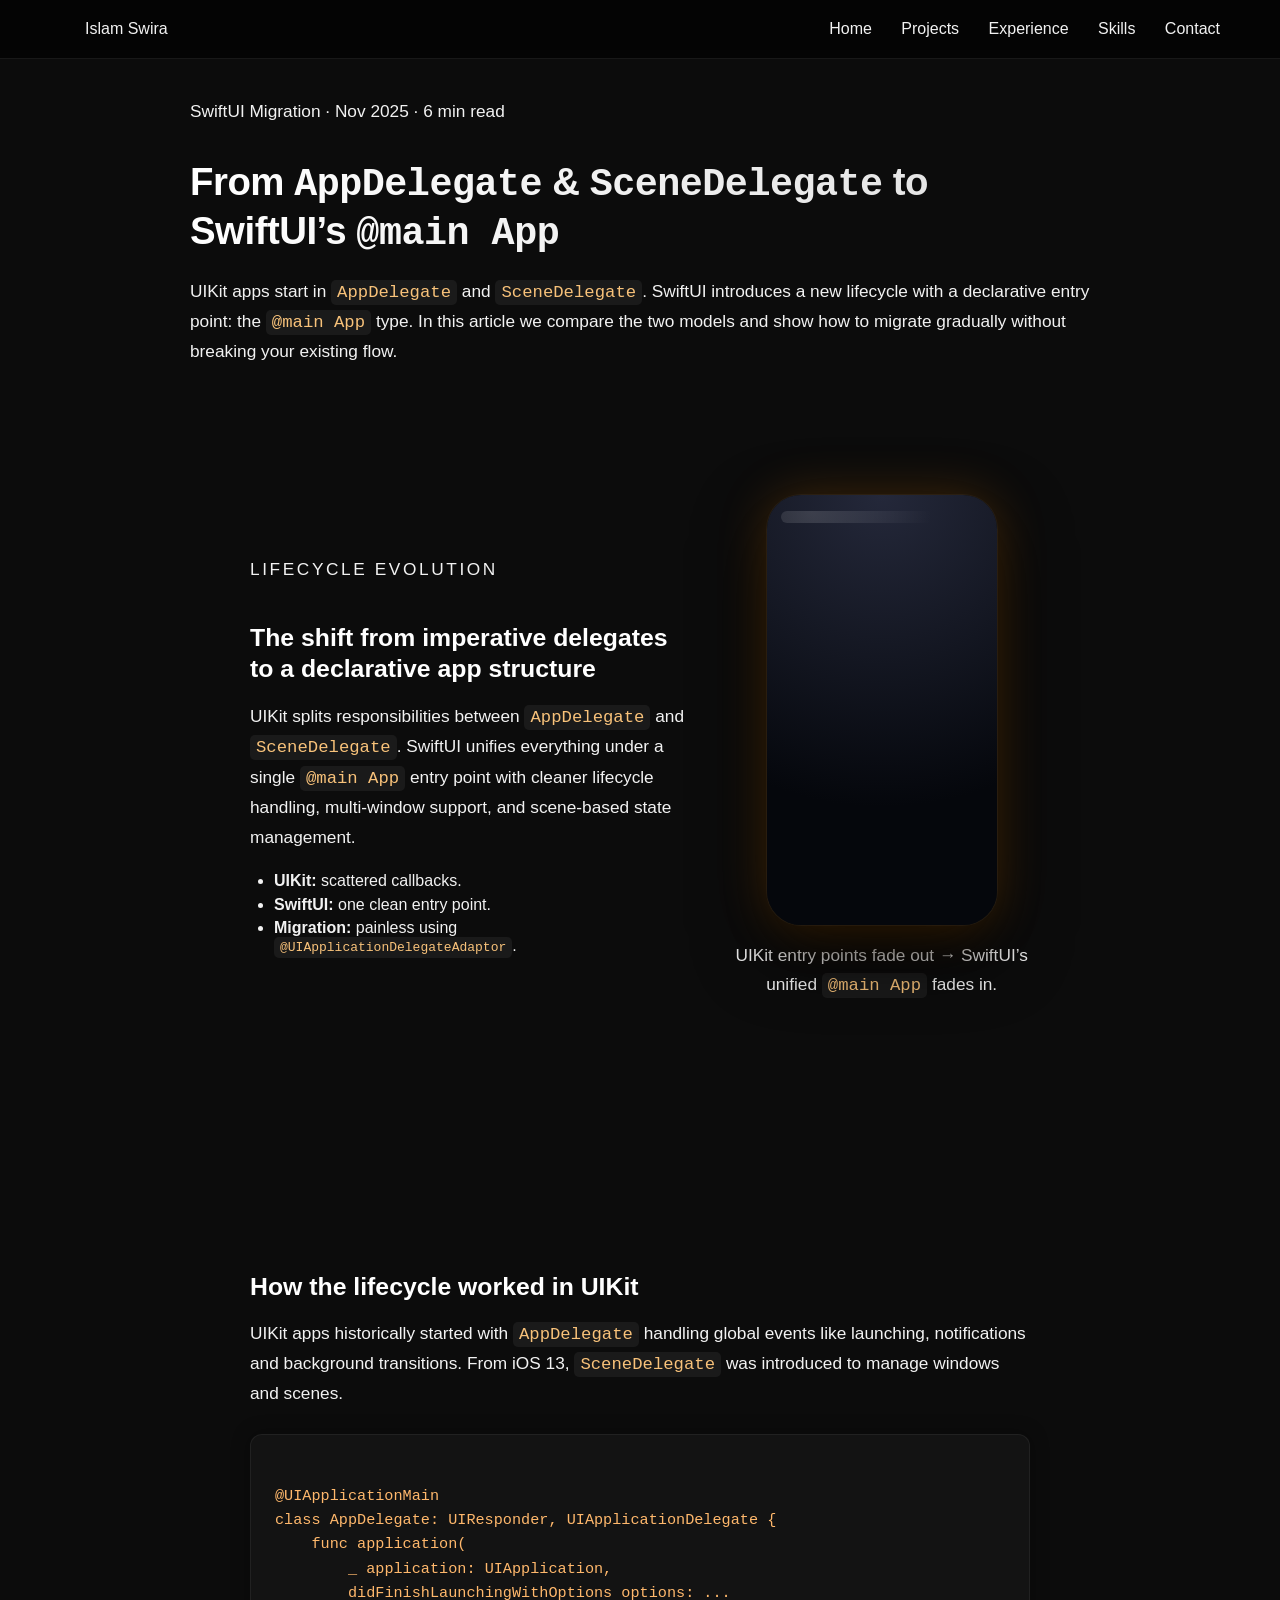
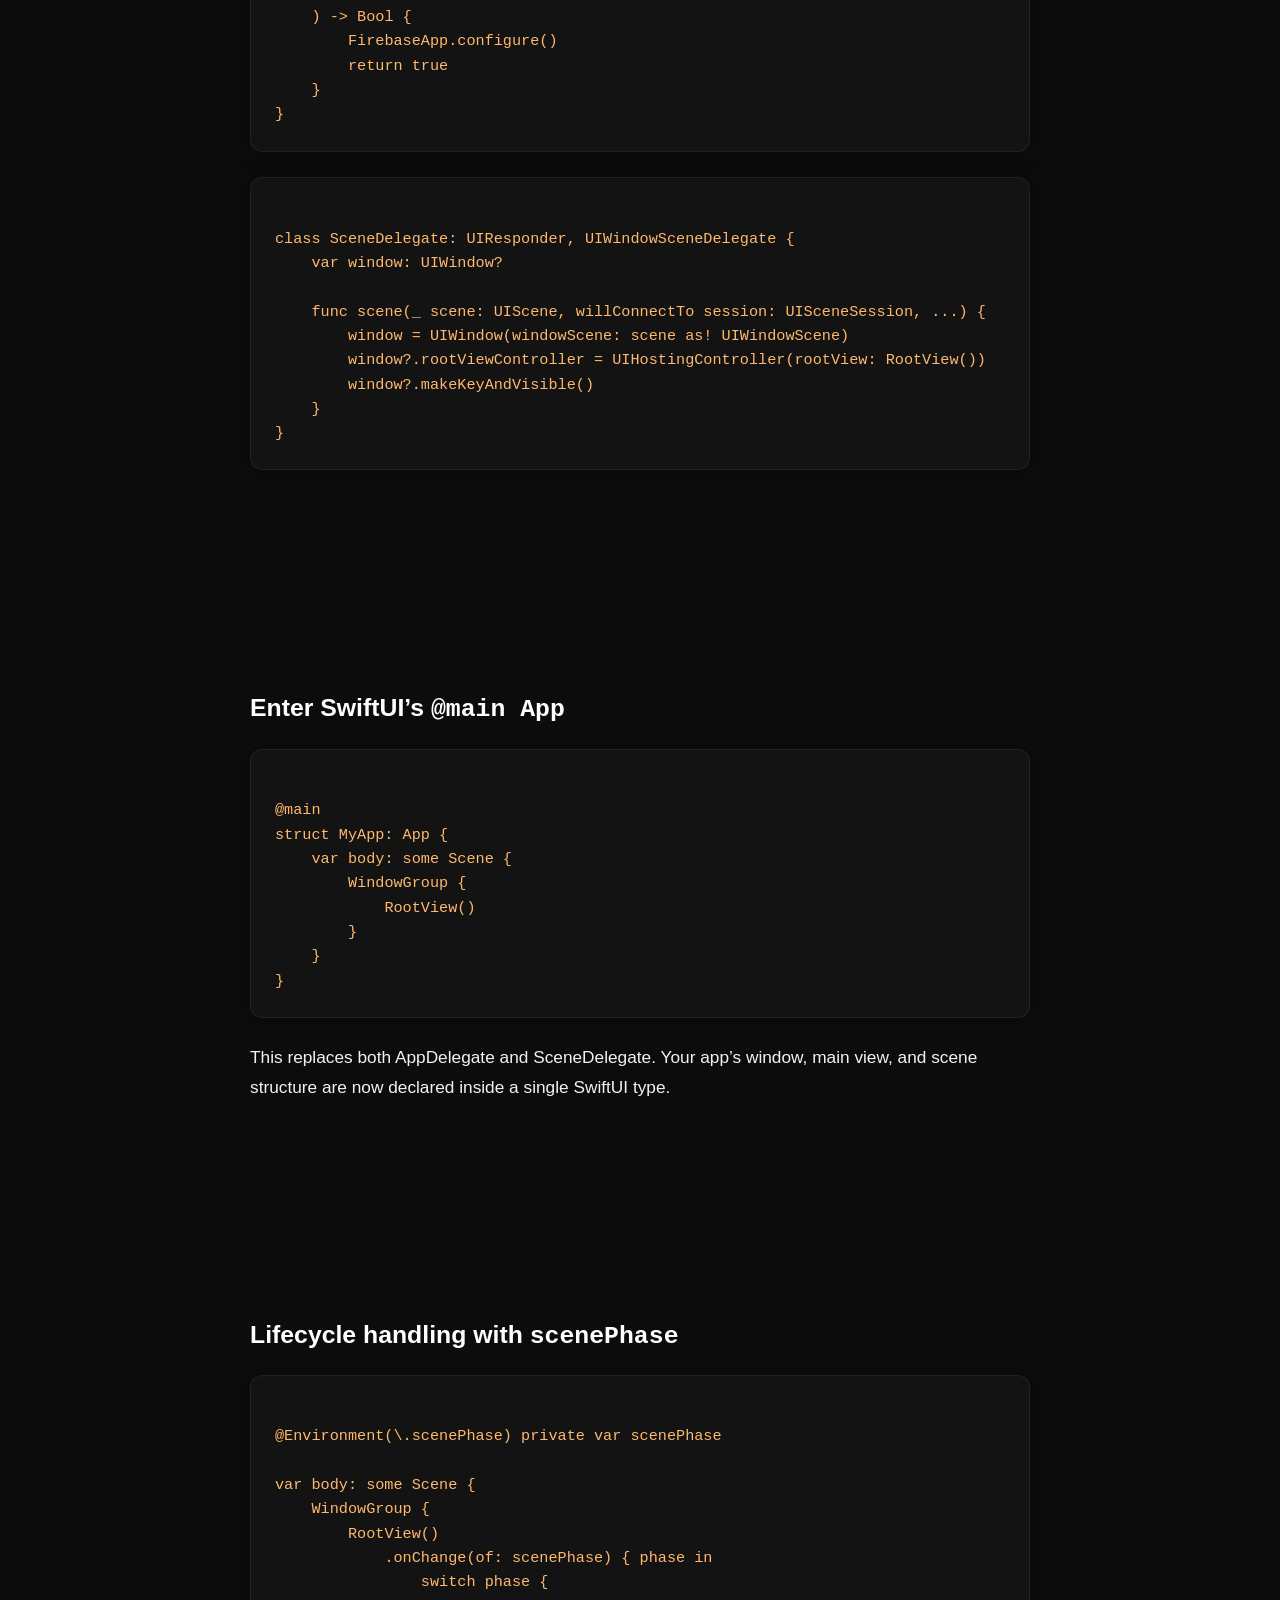
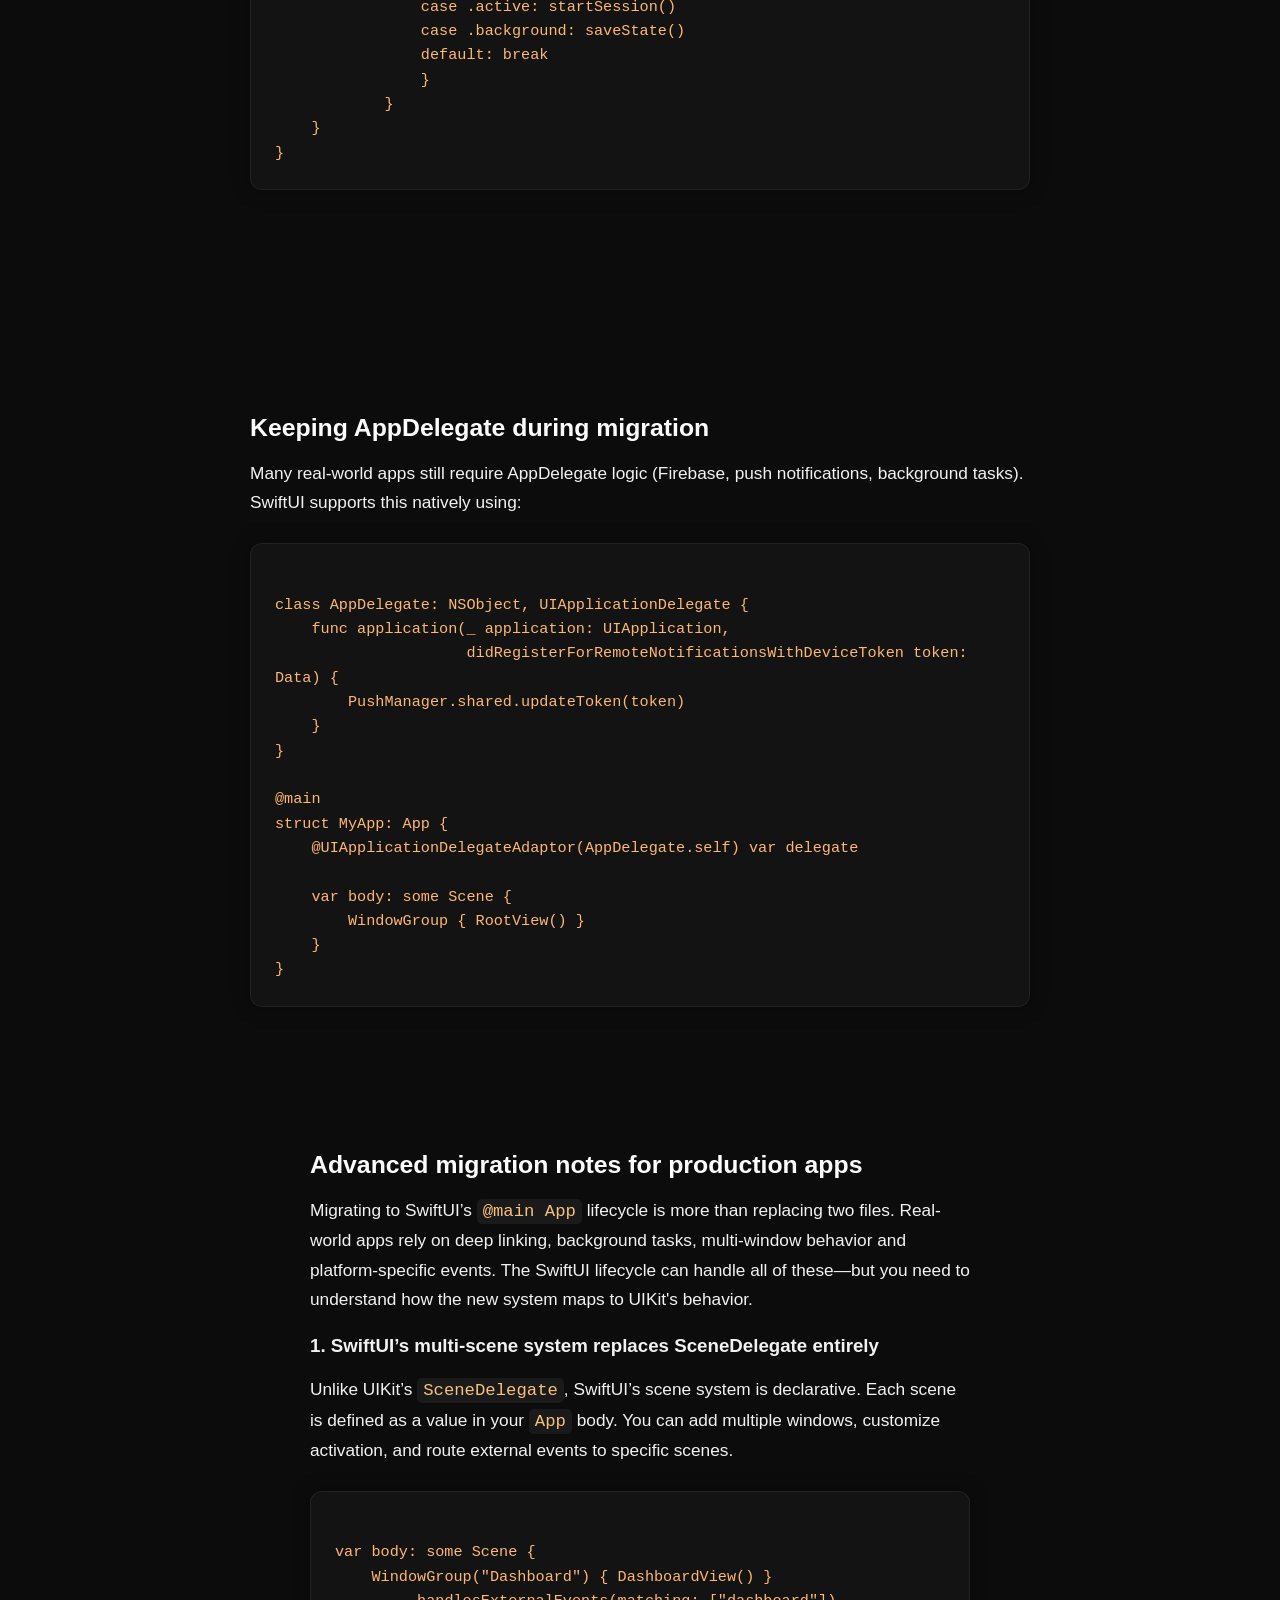
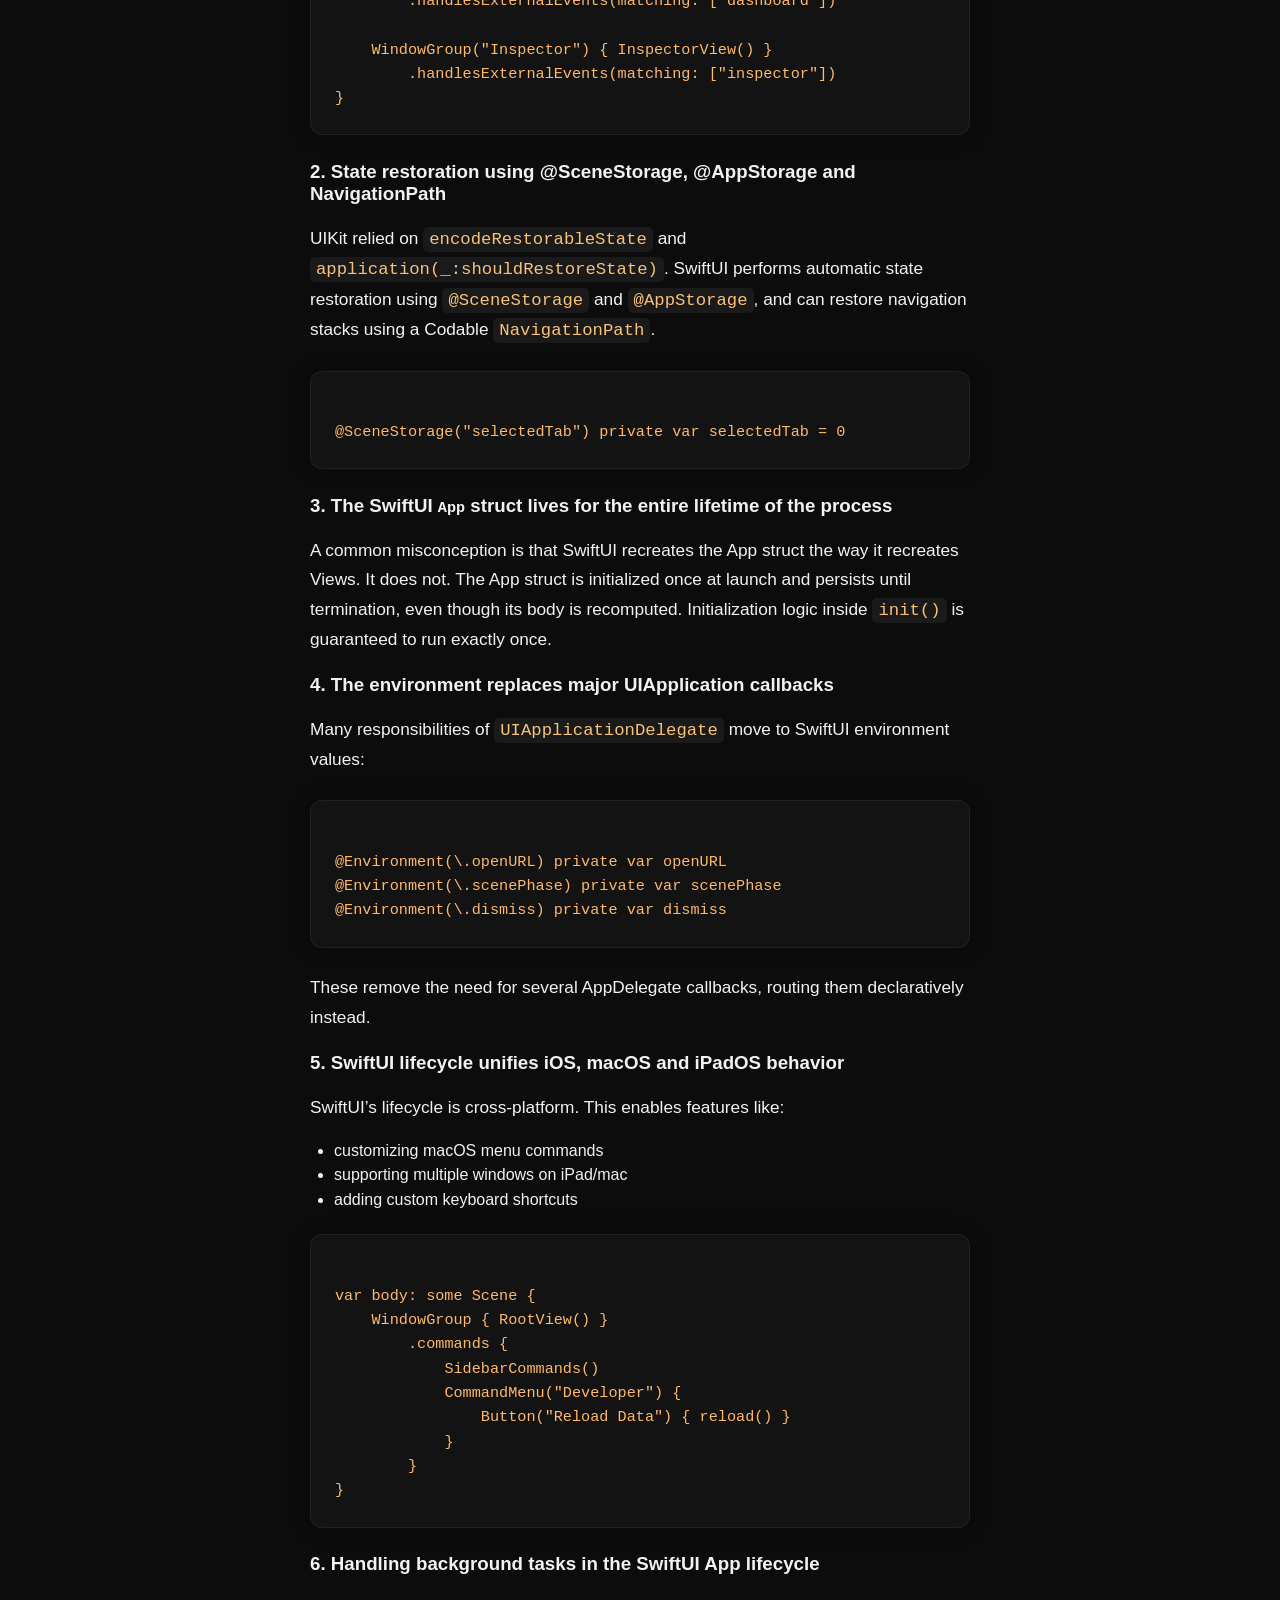
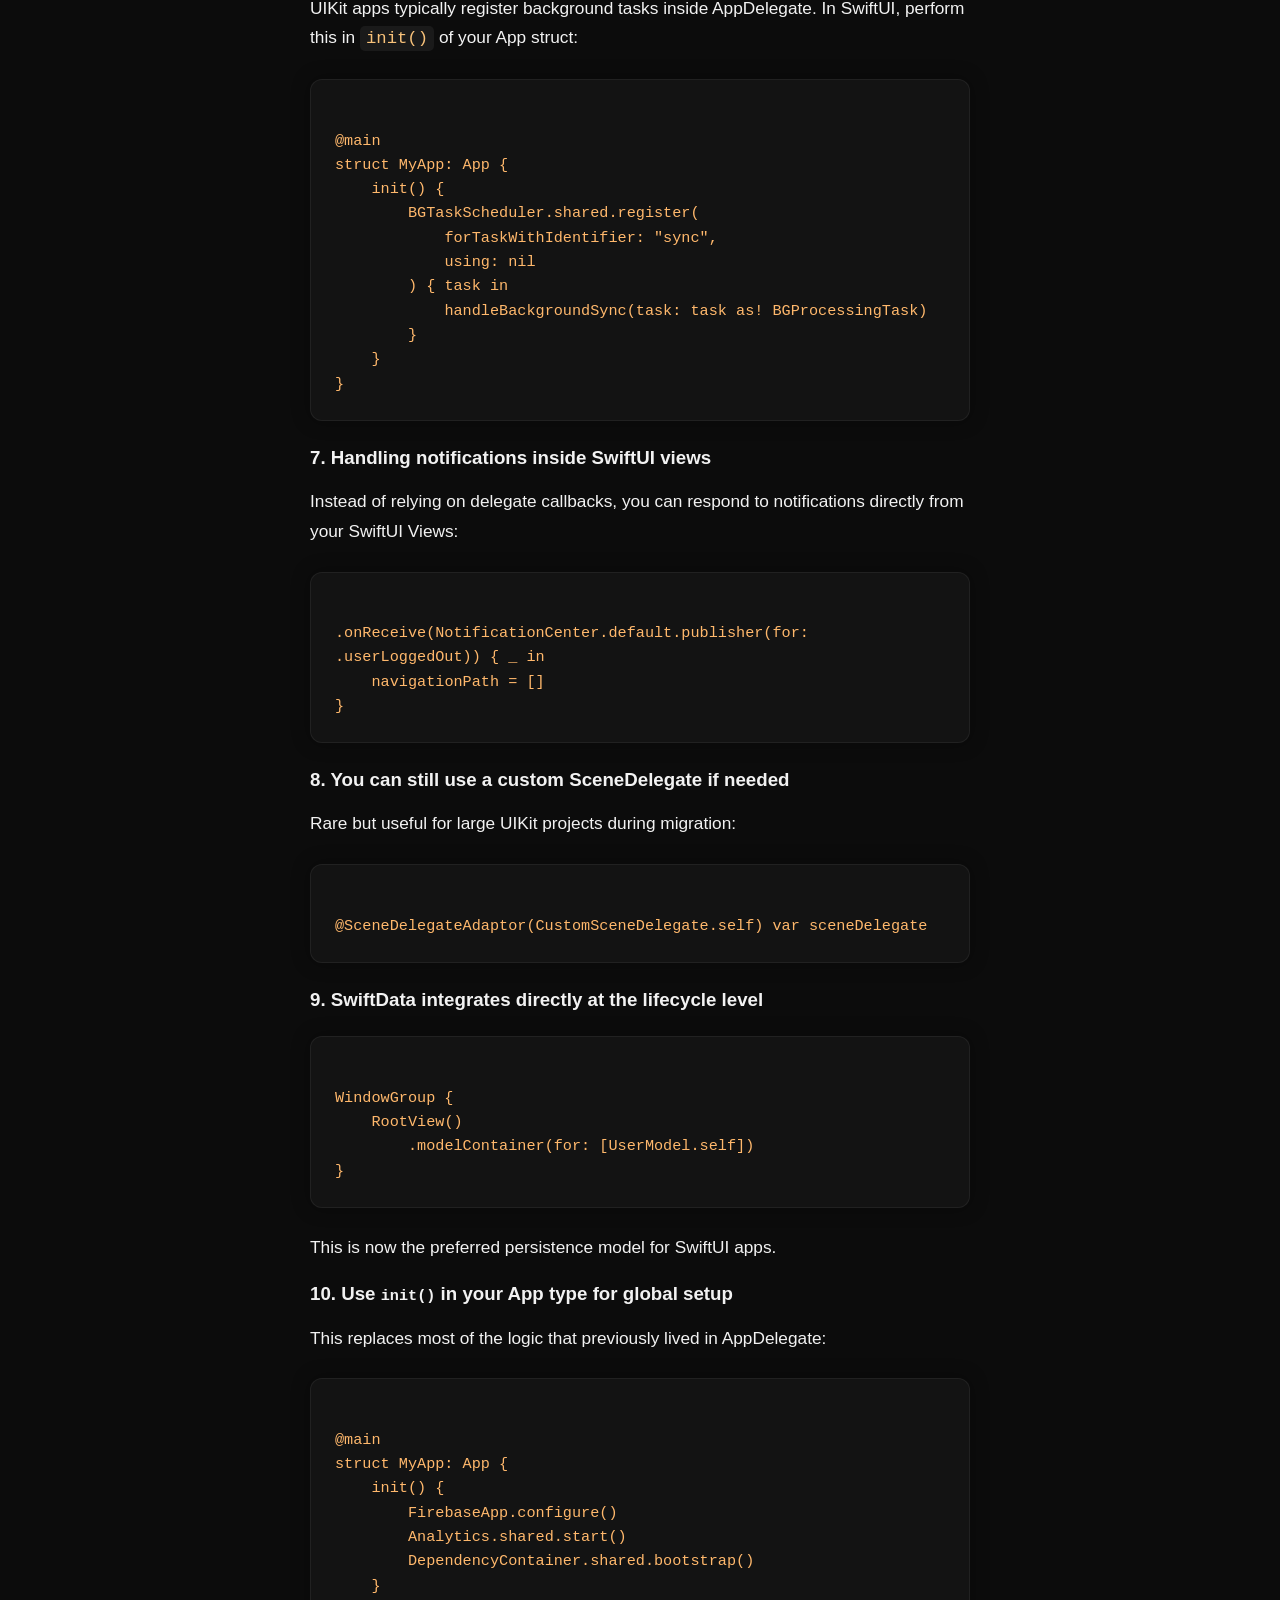
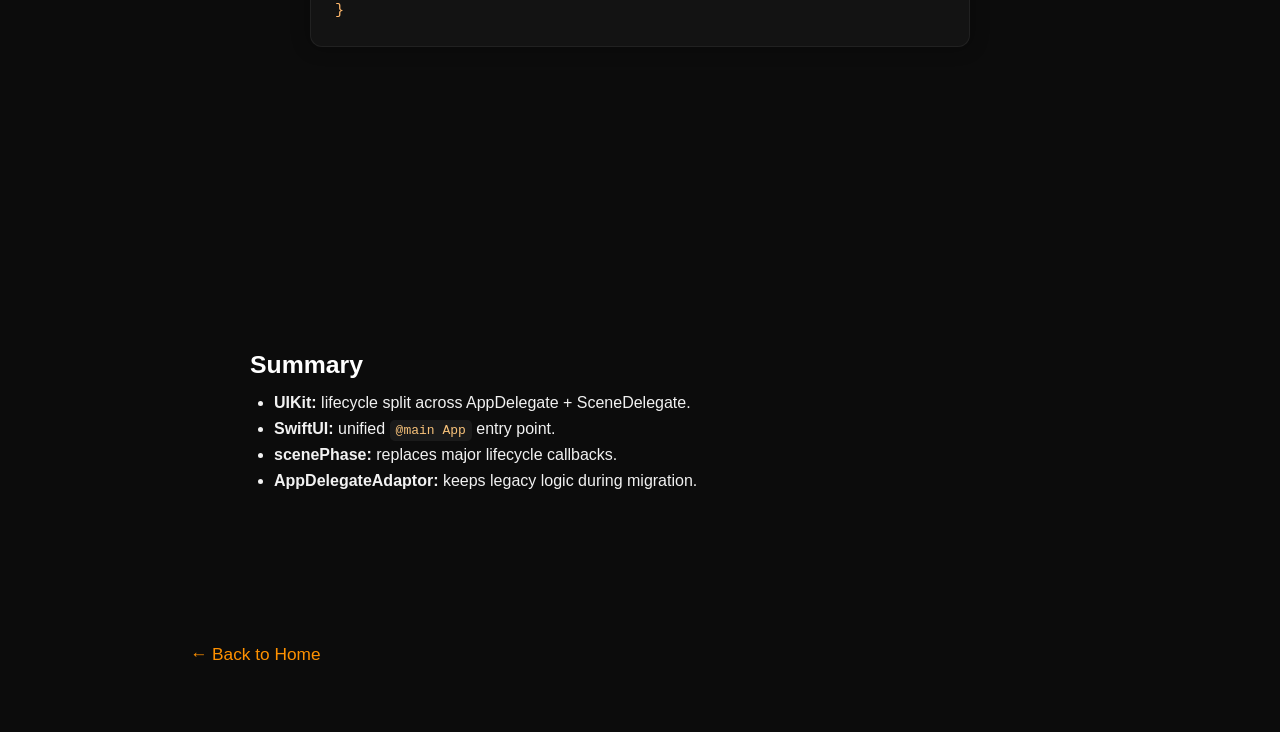
==== blog/app_lifecycle_migration.html @ 4bbc7f84 "add portfolio files" ====
<!DOCTYPE html>
<html lang="en">

<head>
    <meta charset="UTF-8" />
    <title>From AppDelegate & SceneDelegate to SwiftUI @main App – Lifecycle Migration</title>
    <meta name="viewport" content="width=device-width, initial-scale=1.0" />

    <!-- Base portfolio styles -->
    <link rel="stylesheet" href="../css/base.css" />
    <link rel="stylesheet" href="../css/layout.css" />

    <!-- Unified blog article style -->
    <link rel="stylesheet" href="../css/redacted_modifier.css" />

    <!-- Article-specific animation -->
    <link rel="stylesheet" href="../css/app_lifecycle_migration.css" />
</head>

<body>

    <header class="navbar">
        <div class="logo">
            <a href="../index.html" style="color:inherit;text-decoration:none;">Islam Swira</a>
        </div>
        <nav>
            <a href="../index.html">Home</a>
            <a href="../projects.html">Projects</a>
            <a href="../experience.html">Experience</a>
            <a href="../skills.html">Skills</a>
            <a href="../contact.html">Contact</a>
        </nav>
    </header>

    <main class="blog-article-wrapper">
        <article class="blog-article">

            <p class="article-meta">SwiftUI Migration · Nov 2025 · 6 min read</p>

            <h1 class="article-title">
                From <code>AppDelegate</code> & <code>SceneDelegate</code> to SwiftUI’s <code>@main App</code>
            </h1>

            <p class="article-intro">
                UIKit apps start in <code>AppDelegate</code> and <code>SceneDelegate</code>.
                SwiftUI introduces a new lifecycle with a declarative entry point:
                the <code>@main App</code> type. In this article we compare the two models and show
                how to migrate gradually without breaking your existing flow.
            </p>

            <!-- 🔥 HERO MOCKUP (Animated) -->
            <section class="lifecycle-hero">
                <div class="lifecycle-layout">

                    <!-- LEFT TEXT -->
                    <div class="lifecycle-text">
                        <p class="lifecycle-kicker">Lifecycle Evolution</p>

                        <h2 class="lifecycle-heading">
                            The shift from imperative delegates to a declarative app structure
                        </h2>

                        <p class="lifecycle-body">
                            UIKit splits responsibilities between <code>AppDelegate</code> and
                            <code>SceneDelegate</code>. SwiftUI unifies everything under a single
                            <code>@main App</code> entry point with cleaner lifecycle handling,
                            multi-window support, and scene-based state management.
                        </p>

                        <ul class="lifecycle-points">
                            <li><strong>UIKit:</strong> scattered callbacks.</li>
                            <li><strong>SwiftUI:</strong> one clean entry point.</li>
                            <li><strong>Migration:</strong> painless using <code>@UIApplicationDelegateAdaptor</code>.
                            </li>
                        </ul>
                    </div>

                    <!-- RIGHT MOCKUP (Animated) -->
                    <div class="lifecycle-visual">
                        <div class="lifecycle-phone">

                            <!-- Status bar -->
                            <div class="lifecycle-statusbar"></div>

                            <!-- AppDelegate screen -->
                            <div class="lifecycle-screen lifecycle-screen--appdelegate">
                                <div class="lifecycle-pill lifecycle-pill--blue">AppDelegate</div>
                                <div class="lifecycle-line"></div>
                                <div class="lifecycle-line lifecycle-line--short"></div>
                            </div>

                            <!-- SceneDelegate screen -->
                            <div class="lifecycle-screen lifecycle-screen--scenedelegate">
                                <div class="lifecycle-pill lifecycle-pill--blue">SceneDelegate</div>
                                <div class="lifecycle-line"></div>
                                <div class="lifecycle-line lifecycle-line--short"></div>
                            </div>

                            <!-- SwiftUI @main App screen -->
                            <div class="lifecycle-screen lifecycle-screen--swiftui">
                                <div class="lifecycle-pill lifecycle-pill--orange">@main App</div>
                                <div class="lifecycle-line"></div>
                                <div class="lifecycle-line lifecycle-line--short"></div>
                                <div class="lifecycle-button">WindowGroup { RootView() }</div>
                            </div>
                        </div>

                        <p class="lifecycle-caption">
                            UIKit entry points fade out → SwiftUI’s unified <code>@main App</code> fades in.
                        </p>
                    </div>
                </div>
            </section>

            <!-- ---------- CONTENT SECTIONS ---------- -->

            <section>
                <h2>How the lifecycle worked in UIKit</h2>
                <p>
                    UIKit apps historically started with <code>AppDelegate</code> handling global
                    events like launching, notifications and background transitions. From iOS 13,
                    <code>SceneDelegate</code> was introduced to manage windows and scenes.
                </p>

                <pre><code class="language-swift">
@UIApplicationMain
class AppDelegate: UIResponder, UIApplicationDelegate {
    func application(
        _ application: UIApplication,
        didFinishLaunchingWithOptions options: ...
    ) -> Bool {
        FirebaseApp.configure()
        return true
    }
}
</code></pre>

                <pre><code class="language-swift">
class SceneDelegate: UIResponder, UIWindowSceneDelegate {
    var window: UIWindow?

    func scene(_ scene: UIScene, willConnectTo session: UISceneSession, ...) {
        window = UIWindow(windowScene: scene as! UIWindowScene)
        window?.rootViewController = UIHostingController(rootView: RootView())
        window?.makeKeyAndVisible()
    }
}
</code></pre>

            </section>

            <section>
                <h2>Enter SwiftUI’s <code>@main App</code></h2>
                <pre><code class="language-swift">
@main
struct MyApp: App {
    var body: some Scene {
        WindowGroup {
            RootView()
        }
    }
}
</code></pre>

                <p>
                    This replaces both AppDelegate and SceneDelegate. Your app’s window, main view,
                    and scene structure are now declared inside a single SwiftUI type.
                </p>
            </section>

            <section>
                <h2>Lifecycle handling with <code>scenePhase</code></h2>

                <pre><code class="language-swift">
@Environment(\.scenePhase) private var scenePhase

var body: some Scene {
    WindowGroup {
        RootView()
            .onChange(of: scenePhase) { phase in
                switch phase {
                case .active: startSession()
                case .background: saveState()
                default: break
                }
            }
    }
}
</code></pre>

            </section>

            <section>
                <h2>Keeping AppDelegate during migration</h2>
                <p>
                    Many real-world apps still require AppDelegate logic (Firebase, push notifications,
                    background tasks). SwiftUI supports this natively using:
                </p>

                <pre><code class="language-swift">
class AppDelegate: NSObject, UIApplicationDelegate {
    func application(_ application: UIApplication,
                     didRegisterForRemoteNotificationsWithDeviceToken token: Data) {
        PushManager.shared.updateToken(token)
    }
}

@main
struct MyApp: App {
    @UIApplicationDelegateAdaptor(AppDelegate.self) var delegate

    var body: some Scene {
        WindowGroup { RootView() }
    }
}
</code></pre>
                <section>
                    <h2>Advanced migration notes for production apps</h2>
                    <p>
                        Migrating to SwiftUI’s <code>@main App</code> lifecycle is more than replacing two files.
                        Real-world apps rely on deep linking, background tasks, multi-window behavior and
                        platform-specific events.
                        The SwiftUI lifecycle can handle all of these—but you need to understand how the new system maps
                        to UIKit's behavior.
                    </p>

                    <!-- 1. SwiftUI multi-scene system -->
                    <h3>1. SwiftUI’s multi-scene system replaces SceneDelegate entirely</h3>
                    <p>
                        Unlike UIKit’s <code>SceneDelegate</code>, SwiftUI’s scene system is declarative.
                        Each scene is defined as a value in your <code>App</code> body.
                        You can add multiple windows, customize activation, and route external events to specific
                        scenes.
                    </p>
                    <pre><code class="language-swift">
var body: some Scene {
    WindowGroup("Dashboard") { DashboardView() }
        .handlesExternalEvents(matching: ["dashboard"])

    WindowGroup("Inspector") { InspectorView() }
        .handlesExternalEvents(matching: ["inspector"])
}
</code></pre>

                    <!-- 2. State restoration -->
                    <h3>2. State restoration using @SceneStorage, @AppStorage and NavigationPath</h3>
                    <p>
                        UIKit relied on <code>encodeRestorableState</code> and
                        <code>application(_:shouldRestoreState)</code>.
                        SwiftUI performs automatic state restoration using <code>@SceneStorage</code> and
                        <code>@AppStorage</code>,
                        and can restore navigation stacks using a Codable <code>NavigationPath</code>.
                    </p>
                    <pre><code class="language-swift">
@SceneStorage("selectedTab") private var selectedTab = 0
</code></pre>

                    <!-- 3. App lifetime -->
                    <h3>3. The SwiftUI <code>App</code> struct lives for the entire lifetime of the process</h3>
                    <p>
                        A common misconception is that SwiftUI recreates the App struct the way it recreates Views.
                        It does not. The App struct is initialized once at launch and persists until termination,
                        even though its body is recomputed.
                        Initialization logic inside <code>init()</code> is guaranteed to run exactly once.
                    </p>

                    <!-- 4. Environment replaces UIApplication globals -->
                    <h3>4. The environment replaces major UIApplication callbacks</h3>
                    <p>
                        Many responsibilities of <code>UIApplicationDelegate</code> move to SwiftUI environment values:
                    </p>
                    <pre><code class="language-swift">
@Environment(\.openURL) private var openURL
@Environment(\.scenePhase) private var scenePhase
@Environment(\.dismiss) private var dismiss
</code></pre>
                    <p>
                        These remove the need for several AppDelegate callbacks, routing them declaratively instead.
                    </p>

                    <!-- 5. macOS / multi-platform behavior -->
                    <h3>5. SwiftUI lifecycle unifies iOS, macOS and iPadOS behavior</h3>
                    <p>
                        SwiftUI’s lifecycle is cross-platform. This enables features like:
                    </p>
                    <ul>
                        <li>customizing macOS menu commands</li>
                        <li>supporting multiple windows on iPad/mac</li>
                        <li>adding custom keyboard shortcuts</li>
                    </ul>
                    <pre><code class="language-swift">
var body: some Scene {
    WindowGroup { RootView() }
        .commands {
            SidebarCommands()
            CommandMenu("Developer") {
                Button("Reload Data") { reload() }
            }
        }
}
</code></pre>

                    <!-- 6. Background tasks -->
                    <h3>6. Handling background tasks in the SwiftUI App lifecycle</h3>
                    <p>
                        UIKit apps typically register background tasks inside AppDelegate.
                        In SwiftUI, perform this in <code>init()</code> of your App struct:
                    </p>
                    <pre><code class="language-swift">
@main
struct MyApp: App {
    init() {
        BGTaskScheduler.shared.register(
            forTaskWithIdentifier: "sync",
            using: nil
        ) { task in
            handleBackgroundSync(task: task as! BGProcessingTask)
        }
    }
}
</code></pre>

                    <!-- 7. NotificationCenter bridge -->
                    <h3>7. Handling notifications inside SwiftUI views</h3>
                    <p>
                        Instead of relying on delegate callbacks, you can respond to
                        notifications directly from your SwiftUI Views:
                    </p>
                    <pre><code class="language-swift">
.onReceive(NotificationCenter.default.publisher(for: .userLoggedOut)) { _ in
    navigationPath = []
}
</code></pre>

                    <!-- 8. SceneDelegateAdaptor -->
                    <h3>8. You can still use a custom SceneDelegate if needed</h3>
                    <p>
                        Rare but useful for large UIKit projects during migration:
                    </p>
                    <pre><code class="language-swift">
@SceneDelegateAdaptor(CustomSceneDelegate.self) var sceneDelegate
</code></pre>

                    <!-- 9. SwiftData integration -->
                    <h3>9. SwiftData integrates directly at the lifecycle level</h3>
                    <pre><code class="language-swift">
WindowGroup {
    RootView()
        .modelContainer(for: [UserModel.self])
}
</code></pre>
                    <p>
                        This is now the preferred persistence model for SwiftUI apps.
                    </p>

                    <!-- 10. init() in @main App -->
                    <h3>10. Use <code>init()</code> in your App type for global setup</h3>
                    <p>
                        This replaces most of the logic that previously lived in AppDelegate:
                    </p>
                    <pre><code class="language-swift">
@main
struct MyApp: App {
    init() {
        FirebaseApp.configure()
        Analytics.shared.start()
        DependencyContainer.shared.bootstrap()
    }
}
</code></pre>

                </section>

            </section>

            <section class="article-section--summary">
                <h2>Summary</h2>
                <ul class="article-takeaways">
                    <li><strong>UIKit:</strong> lifecycle split across AppDelegate + SceneDelegate.</li>
                    <li><strong>SwiftUI:</strong> unified <code>@main App</code> entry point.</li>
                    <li><strong>scenePhase:</strong> replaces major lifecycle callbacks.</li>
                    <li><strong>AppDelegateAdaptor:</strong> keeps legacy logic during migration.</li>
                </ul>
            </section>

            <p class="article-back-link">
                <a href="../index.html">← Back to Home</a>
            </p>

        </article>
    </main>
</body>

</html>
---- css/base.css ----
/* ============================
   BASE (colors, reset, global)
============================ */

:root {
    --bg-dark: #0C0C0C;
    --bg-card: #111111;
    --bg-section: #151515;

    --text-light: #F2F2F2;
    --text-muted: #CFCFCF;

    --orange: #FF6A00;
    --orange-soft: #FF8C32;

    --cyan: #0EA5E9;
    --cyan-soft: #38BDF8;

    --shadow-orange: 0 0 18px rgba(255,106,0,0.45);
    --shadow-cyan: 0 0 18px rgba(14,165,233,0.45);
}

* {
    box-sizing: border-box;
    scroll-behavior: smooth;
}

body {
    margin: 0;
    font-family: "Inter", sans-serif;
    background: var(--bg-dark);
    color: var(--text-light);
}

img {
    max-width: 100%;
}
---- css/layout.css ----
/* ============================
          LAYOUT
============================ */

/* NAVBAR */
.navbar {
    display: flex;
    justify-content: space-between;
    align-items: center;
    padding: 25px 60px;
    backdrop-filter: blur(12px);
    background: rgba(15, 15, 15, 0.7);
    position: sticky;
    top: 0;
    z-index: 999;
    border-bottom: 1px solid rgba(255,255,255,0.08);
}

.navbar a {
    color: var(--text-light);
    margin-left: 25px;
    text-decoration: none;
    transition: 0.3s;
}

nav a.active-link {
    color: var(--orange) !important;
    border-bottom: 2px solid var(--orange);
    padding-bottom: 3px;
    text-shadow: 0 0 12px rgba(255,106,0,0.55);
}

.navbar a:hover {
    color: var(--orange);
    text-shadow: var(--shadow-orange);
}

.hire {
    padding: 8px 16px;
    border-radius: 6px;
    background: var(--orange);
    color: black !important;
}
nav a.active-link-contact {
    padding: 8px 16px;
    border-radius: 6px;
    background: var(--cyan);
    color: rgb(255, 255, 255) !important;
}

/* SECTIONS */
section {
    padding: 80px 60px;
}

.navbar {
    position: fixed;
    top: 0;
    left: 0;
    width: 100%;
    padding: 20px 60px;
    background: rgba(0,0,0,0.6); /* ← مهم عشان المحتوى يظهر */
    backdrop-filter: blur(12px);
    z-index: 999;
}


/* Responsive */
@media (max-width: 900px) {
    .navbar {
        padding: 20px;
    }
}

/* ================================
   RESPONSIVE NAVBAR FIXES
================================ */

@media (max-width: 900px) {
    .navbar {
        padding: 16px 24px;
    }

    .navbar nav {
        gap: 18px; /* يقلل المسافات بين اللينكات */
    }

    .navbar a {
        font-size: 14px;
    }

    .hire {
        padding: 8px 14px;
        font-size: 14px;
    }
}

@media (max-width: 700px) {
    .navbar nav {
        display: flex;
        flex-wrap: wrap;      /* يسمح لللينكات تنزل تحت */
        justify-content: center;
        gap: 14px;
        margin-top: 10px;
    }

    .navbar {
        display: flex;
        flex-direction: column;
        align-items: center;
        gap: 6px;
        padding: 14px 10px;
    }

    .logo {
        margin-bottom: 6px;
        font-size: 20px;
    }
}

@media (max-width: 480px) {
    .navbar a {
        font-size: 13px;
        padding: 4px 6px;
    }

    .hire {
        font-size: 13px;
        padding: 6px 10px;
    }
}
---- css/redacted_modifier.css ----
/* -------------------------------------- */
/* Blog Article Layout – matches blog-article classes */
/* -------------------------------------- */

.blog-article-wrapper {
    display: flex;
    justify-content: center;
    padding: 5rem 1.5rem 4rem;
}

.blog-article {
    max-width: 900px;
    width: 100%;
    color: var(--text-primary);
}

/* Meta line (SwiftUI Tips · date · read time) */
.article-meta {
    font-size: 0.95rem;
    color: var(--text-muted);
    margin-bottom: 0.75rem;
}

/* Title */
.article-title {
    font-size: 2.4rem;
    font-weight: 700;
    letter-spacing: -0.5px;
    line-height: 1.2;
    background: linear-gradient(to right, #ffffff, #e0e0e0);
    -webkit-background-clip: text;
    -webkit-text-fill-color: transparent;
    margin-bottom: 1.25rem;
}

/* Intro paragraph under the title */
.article-intro {
    font-size: 1.12rem;
    line-height: 1.7;
    color: var(--text-primary);
    margin-bottom: 2.4rem;
}

/* Generic paragraphs inside the article */
.blog-article p {
    font-size: 1.08rem;
    line-height: 1.7;
    margin-bottom: 1.25rem;
    color: var(--text-primary);
}

/* Section headings */
.blog-article h2 {
    margin-top: 2.4rem;
    margin-bottom: 0.9rem;
    font-size: 1.55rem;
    font-weight: 600;
    color: #ffffff;
}

/* Lists */
.blog-article ul {
    padding-left: 1.5rem;
    margin-bottom: 1.4rem;
}

.blog-article li {
    margin-bottom: 0.4rem;
}

/* -------------------------------------- */
/* Code Blocks */
/* -------------------------------------- */

.blog-article pre {
    background: rgba(255, 255, 255, 0.03);
    border: 1px solid rgba(255, 255, 255, 0.06);
    padding: 1.5rem;
    border-radius: 12px;
    overflow-x: auto;
    margin: 1.6rem 0;
    box-shadow: 0 0 18px rgba(0, 0, 0, 0.35);
}

.blog-article pre code {
    font-family: "SFMono-Regular", Consolas, Menlo, monospace;
    color: #ffb86c;
    font-size: 0.95rem;
    line-height: 1.6;
    white-space: pre-wrap;
}

/* Inline code inside text */
.blog-article p code,
.blog-article li code {
    background: rgba(255, 255, 255, 0.06);
    padding: 3px 6px;
    border-radius: 5px;
    color: #f8c27a;
}

/* -------------------------------------- */
/* Takeaways list */
/* -------------------------------------- */

.article-takeaways {
    padding-left: 1.3rem;
    margin-top: 0.75rem;
    margin-bottom: 1.8rem;
}

.article-takeaways li {
    margin-bottom: 0.5rem;
}

/* -------------------------------------- */
/* Back link */
/* -------------------------------------- */

.article-back-link {
    margin-top: 3rem;
}

.article-back-link a {
    color: #ff9100;
    text-decoration: none;
    font-weight: 500;
}

.article-back-link a:hover {
    text-decoration: underline;
}

/* -------------------------------------- */
/* Redacted Demo Section – iPhone only    */
/* -------------------------------------- */

.redacted-demo {
    margin-top: 3rem;
    margin-bottom: 3rem;
}

.redacted-demo-title {
    font-size: 1.6rem;
    font-weight: 600;
    margin-bottom: 1.5rem;
    color: #ffffff;
}

.redacted-demo-title code {
    background: rgba(255, 255, 255, 0.06);
    padding: 2px 6px;
    border-radius: 4px;
    color: #f8c27a;
    font-size: 0.95em;
}

/* single-column centered layout */
.redacted-demo-layout {
    display: flex;
    justify-content: center;
}

/* Phone mockup */

.redacted-phone {
    max-width: 260px;
    width: 100%;
}

.redacted-phone-frame {
    position: relative;
    width: 100%;
    margin: 0 auto;
    border-radius: 32px;
    padding: 10px;
    background: radial-gradient(circle at top, #2a2a3a, #05060b);
    box-shadow:
        0 18px 40px rgba(0, 0, 0, 0.7),
        0 0 40px rgba(255, 136, 0, 0.18);
    animation: phone-float 4s ease-in-out infinite alternate;
}

@keyframes phone-float {
    0% {
        transform: translateY(0);
        box-shadow:
            0 18px 40px rgba(0, 0, 0, 0.7),
            0 0 40px rgba(255, 136, 0, 0.18);
    }
    100% {
        transform: translateY(-6px);
        box-shadow:
            0 26px 55px rgba(0, 0, 0, 0.9),
            0 0 55px rgba(255, 145, 0, 0.28);
    }
}

.redacted-phone-notch {
    position: absolute;
    top: 10px;
    left: 50%;
    transform: translateX(-50%);
    width: 90px;
    height: 10px;
    border-radius: 999px;
    background: #05060b;
}

.redacted-phone-screen {
    margin-top: 16px;
    border-radius: 24px;
    background: radial-gradient(circle at top left, #263243, #05060b);
    overflow: hidden;
    height: 360px;
    position: relative;
}

/* Two overlay states inside the screen */

.redacted-screen-state {
    position: absolute;
    inset: 0;
    padding: 20px 18px;
}

/* Skeleton layout */

.skeleton-avatar {
    width: 56px;
    height: 56px;
    border-radius: 18px;
    background: #2d3442;
    margin-bottom: 16px;
}

.skeleton-line {
    height: 14px;
    border-radius: 999px;
    background: #273040;
    margin-bottom: 10px;
}

.skeleton-line.short {
    width: 60%;
}

/* shimmer animation */

.shimmer {
    position: relative;
    overflow: hidden;
}

.shimmer::before {
    content: "";
    position: absolute;
    inset: 0;
    background: linear-gradient(
        120deg,
        transparent 0%,
        rgba(255, 255, 255, 0.18) 40%,
        transparent 80%
    );
    transform: translateX(-100%);
    animation: shimmer-slide 1.4s infinite;
}

@keyframes shimmer-slide {
    0% {
        transform: translateX(-100%);
    }
    100% {
        transform: translateX(100%);
    }
}

/* Final UI layout */

.final-state {
    opacity: 0;
    transform: translateY(8px);
    transition: opacity 0.5s ease-out 1s, transform 0.5s ease-out 1s;
}

.final-avatar {
    width: 56px;
    height: 56px;
    border-radius: 18px;
    background: linear-gradient(135deg, #ff9100, #ff5f3c);
    box-shadow: 0 0 18px rgba(255, 145, 0, 0.6);
    margin-bottom: 16px;
}

.final-line {
    height: 14px;
    border-radius: 999px;
    background: rgba(255, 255, 255, 0.14);
    margin-bottom: 10px;
}

.final-line.title {
    width: 80%;
}

.final-line.subtitle {
    width: 55%;
}

.final-pill {
    width: 70%;
    height: 26px;
    margin-top: 14px;
    border-radius: 999px;
    background: rgba(0, 211, 255, 0.15);
    box-shadow: 0 0 24px rgba(0, 211, 255, 0.35);
}

/* Phone caption */

.redacted-phone-caption {
    margin-top: 0.9rem;
    font-size: 0.96rem;
    color: var(--text-muted);
    text-align: center;
}

/* State transition: skeleton -> final */

.redacted-phone-screen .skeleton-state {
    animation: skeleton-fadeout 2s forwards 1.6s;
}

@keyframes skeleton-fadeout {
    to {
        opacity: 0;
        transform: translateY(-6px);
    }
}

/* when skeleton fades, final-state fades in (via transition) */
.redacted-phone-screen .final-state {
    opacity: 1;
    transform: translateY(0);
}

/* -------------------------------------- */
/* Responsive */
/* -------------------------------------- */

@media (max-width: 768px) {
    .blog-article-wrapper {
        padding: 4rem 1.1rem 3rem;
    }

    .article-title {
        font-size: 2rem;
    }

    .article-intro,
    .blog-article p {
        font-size: 1.02rem;
    }

    .blog-article pre {
        padding: 1.1rem;
    }

    .redacted-demo {
        margin-top: 2.2rem;
        margin-bottom: 2.4rem;
    }

    .redacted-phone {
        max-width: 230px;
    }
}
---- css/app_lifecycle_migration.css ----
/* App lifecycle migration hero mockup */
/* Consistent with portfolio style: neon orange + blue highlights */

.lifecycle-hero {
    margin: 3rem 0 3.4rem;
}

.lifecycle-layout {
    display: grid;
    grid-template-columns: minmax(0, 1.5fr) minmax(0, 1fr);
    gap: 2.4rem;
    align-items: center;
}

.lifecycle-text {
    max-width: 560px;
}

.lifecycle-kicker {
    text-transform: uppercase;
    letter-spacing: 0.15em;
    font-size: 0.75rem;
    color: var(--text-muted);
    margin-bottom: 0.4rem;
}

.lifecycle-heading {
    font-size: 1.6rem;
    font-weight: 600;
    line-height: 1.25;
    margin-bottom: 1rem;
}

.lifecycle-body {
    font-size: 1.02rem;
    margin-bottom: 0.8rem;
}

.lifecycle-points {
    padding-left: 1.2rem;
}

.lifecycle-points li {
    margin-bottom: 0.35rem;
}

/* ---------- PHONE MOCKUP ---------- */

.lifecycle-visual {
    display: flex;
    flex-direction: column;
    align-items: center;
}

.lifecycle-phone {
    position: relative;
    width: 230px;
    height: 430px;
    border-radius: 34px;
    padding: 16px 14px 20px;
    background: radial-gradient(circle at top, #24283a 0%, #05070c 70%);
    box-shadow:
        0 0 0 1px rgba(255, 255, 255, 0.04),
        0 0 50px rgba(255, 140, 0, 0.22),
        0 26px 70px rgba(0, 0, 0, 0.9);
    overflow: hidden;
    animation: lifecycleFloat 5s ease-in-out infinite;
}

@keyframes lifecycleFloat {
    0% { transform: translateY(0) }
    50% { transform: translateY(-6px) }
    100% { transform: translateY(0) }
}

.lifecycle-statusbar {
    height: 12px;
    border-radius: 999px;
    background: radial-gradient(circle at 15% 0%, rgba(255, 255, 255, 0.2), transparent 70%);
    opacity: 0.7;
    margin-bottom: 12px;
}

.lifecycle-screen {
    position: absolute;
    inset: 40px 16px 24px;
    border-radius: 24px;
    padding: 14px 14px 16px;
    display: flex;
    flex-direction: column;
    gap: 12px;
    font-size: 0.76rem;
    opacity: 0;
}

/* AppDelegate screen — fades first */
.lifecycle-screen--appdelegate {
    background: linear-gradient(150deg, #141725, #07090f);
    border: 1px solid rgba(120, 200, 255, 0.3);
    animation: appdelegateFade 7s infinite;
}

@keyframes appdelegateFade {
    0%, 25% { opacity: 1; transform: translateX(0); }
    40%, 100% { opacity: 0; transform: translateX(-20px); }
}

/* SceneDelegate screen — fades second */
.lifecycle-screen--scenedelegate {
    background: linear-gradient(150deg, #161a29, #070a12);
    border: 1px solid rgba(110, 170, 255, 0.3);
    animation: scenedelegateFade 7s infinite;
}

@keyframes scenedelegateFade {
    0%, 10% { opacity: 0; transform: translateX(20px); }
    20%, 45% { opacity: 1; transform: translateX(0); }
    60%, 100% { opacity: 0; transform: translateX(-20px); }
}

/* SwiftUI @main App — fades last */
.lifecycle-screen--swiftui {
    background: linear-gradient(145deg, #182437, #071417);
    border: 1px solid rgba(255, 145, 0, 0.5);
    box-shadow: 0 0 32px rgba(255, 145, 0, 0.35);
    animation: swiftuiFade 7s infinite;
}

@keyframes swiftuiFade {
    0%, 50% { opacity: 0; transform: translateX(20px); }
    65%, 100% { opacity: 1; transform: translateX(0); }
}

.lifecycle-pill {
    align-self: flex-start;
    padding: 4px 10px;
    border-radius: 999px;
    font-size: 0.7rem;
    letter-spacing: 0.08em;
    text-transform: uppercase;
}

.lifecycle-pill--blue {
    background: rgba(135, 206, 235, 0.15);
    border: 1px solid rgba(135, 206, 235, 0.45);
}

.lifecycle-pill--orange {
    background: rgba(255, 145, 0, 0.18);
    border: 1px solid rgba(255, 145, 0, 0.55);
}

.lifecycle-line {
    height: 8px;
    border-radius: 999px;
    background: linear-gradient(90deg, rgba(255,255,255,0.22), rgba(255,255,255,0.05));
}

.lifecycle-line--short {
    width: 55%;
}

.lifecycle-button {
    margin-top: auto;
    padding: 7px 10px;
    border-radius: 999px;
    background: rgba(255, 145, 0, 0.24);
    border: 1px solid rgba(255, 145, 0, 0.7);
    color: rgba(255, 235, 215, 0.98);
    font-size: 0.72rem;
    text-align: center;
}

.lifecycle-caption {
    margin-top: 1rem;
    text-align: center;
    font-size: 0.88rem;
    color: var(--text-muted);
    max-width: 320px;
}

/* -------- Responsive -------- */

@media (max-width: 900px) {
    .lifecycle-layout {
        grid-template-columns: 1fr;
        gap: 2rem;
    }
    .lifecycle-visual {
        order: -1;
    }
}

@media (max-width: 600px) {
    .lifecycle-phone {
        transform: scale(0.9);
    }
}
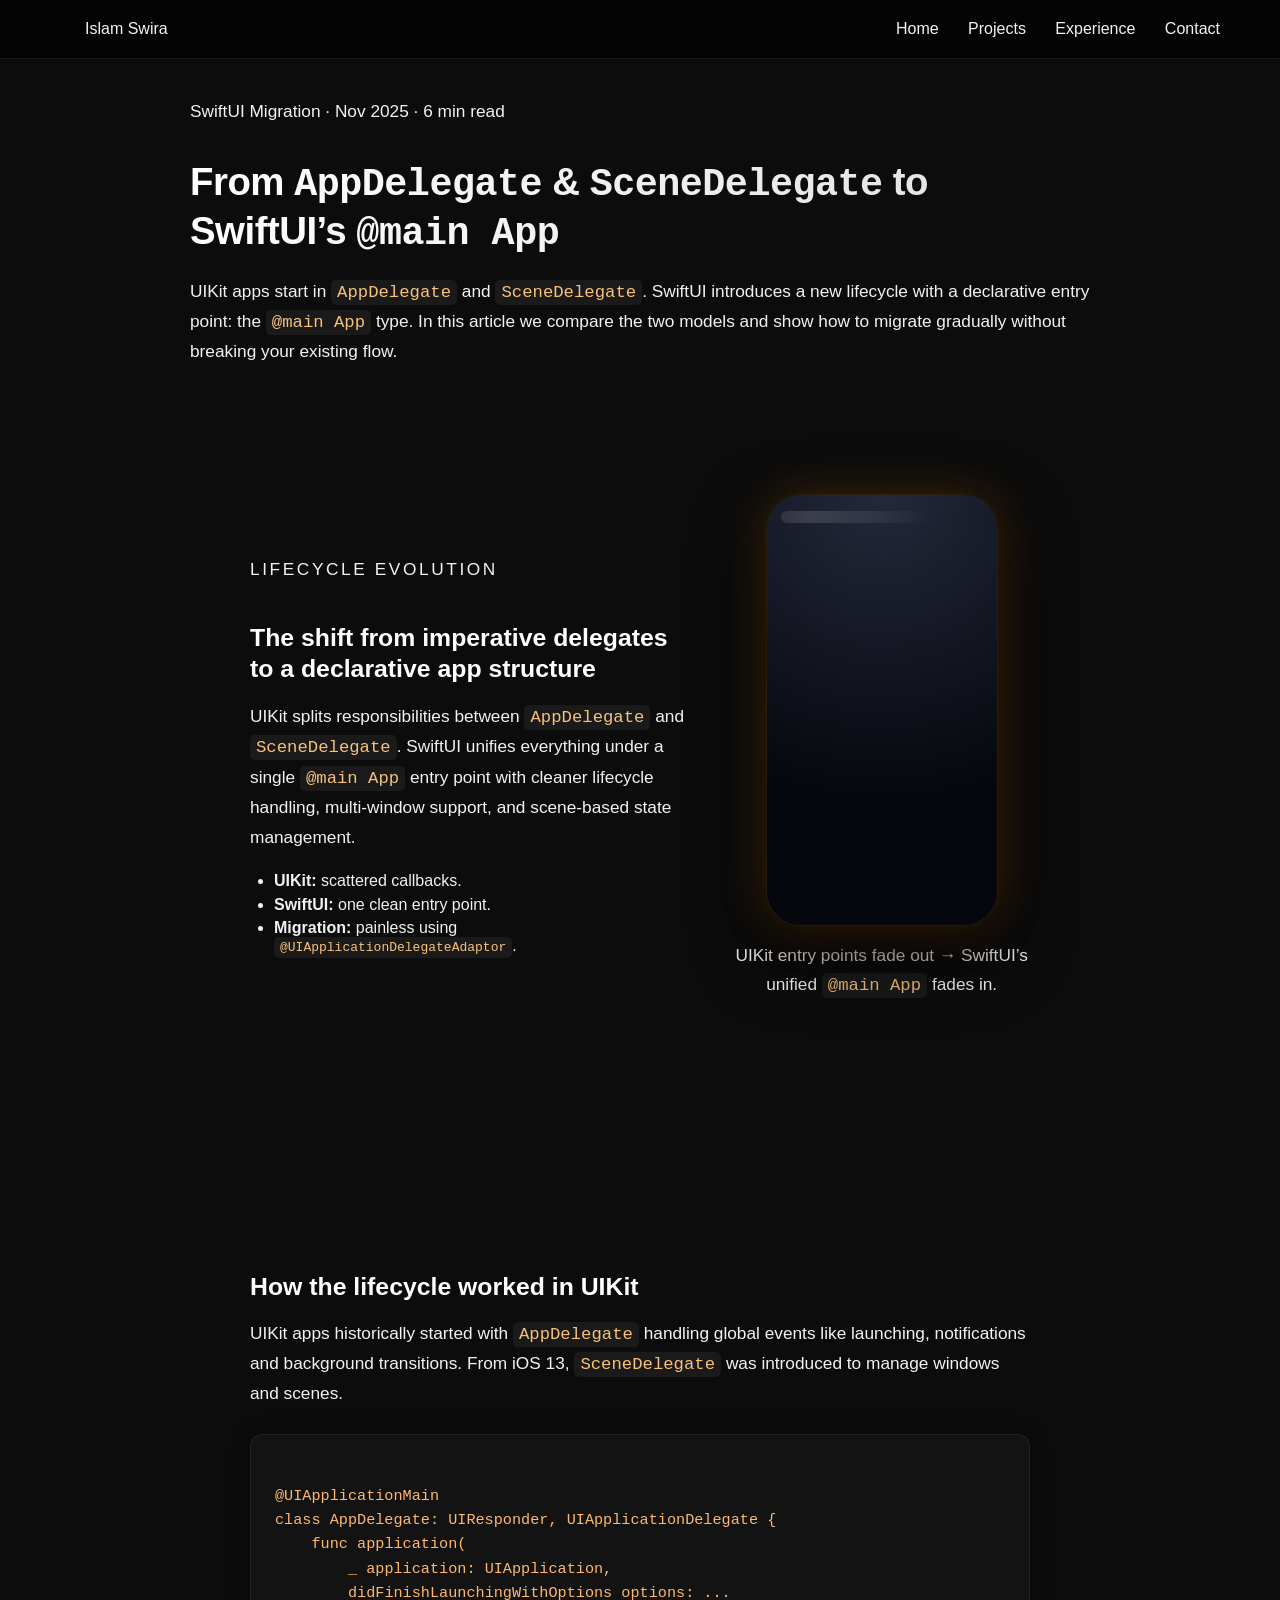
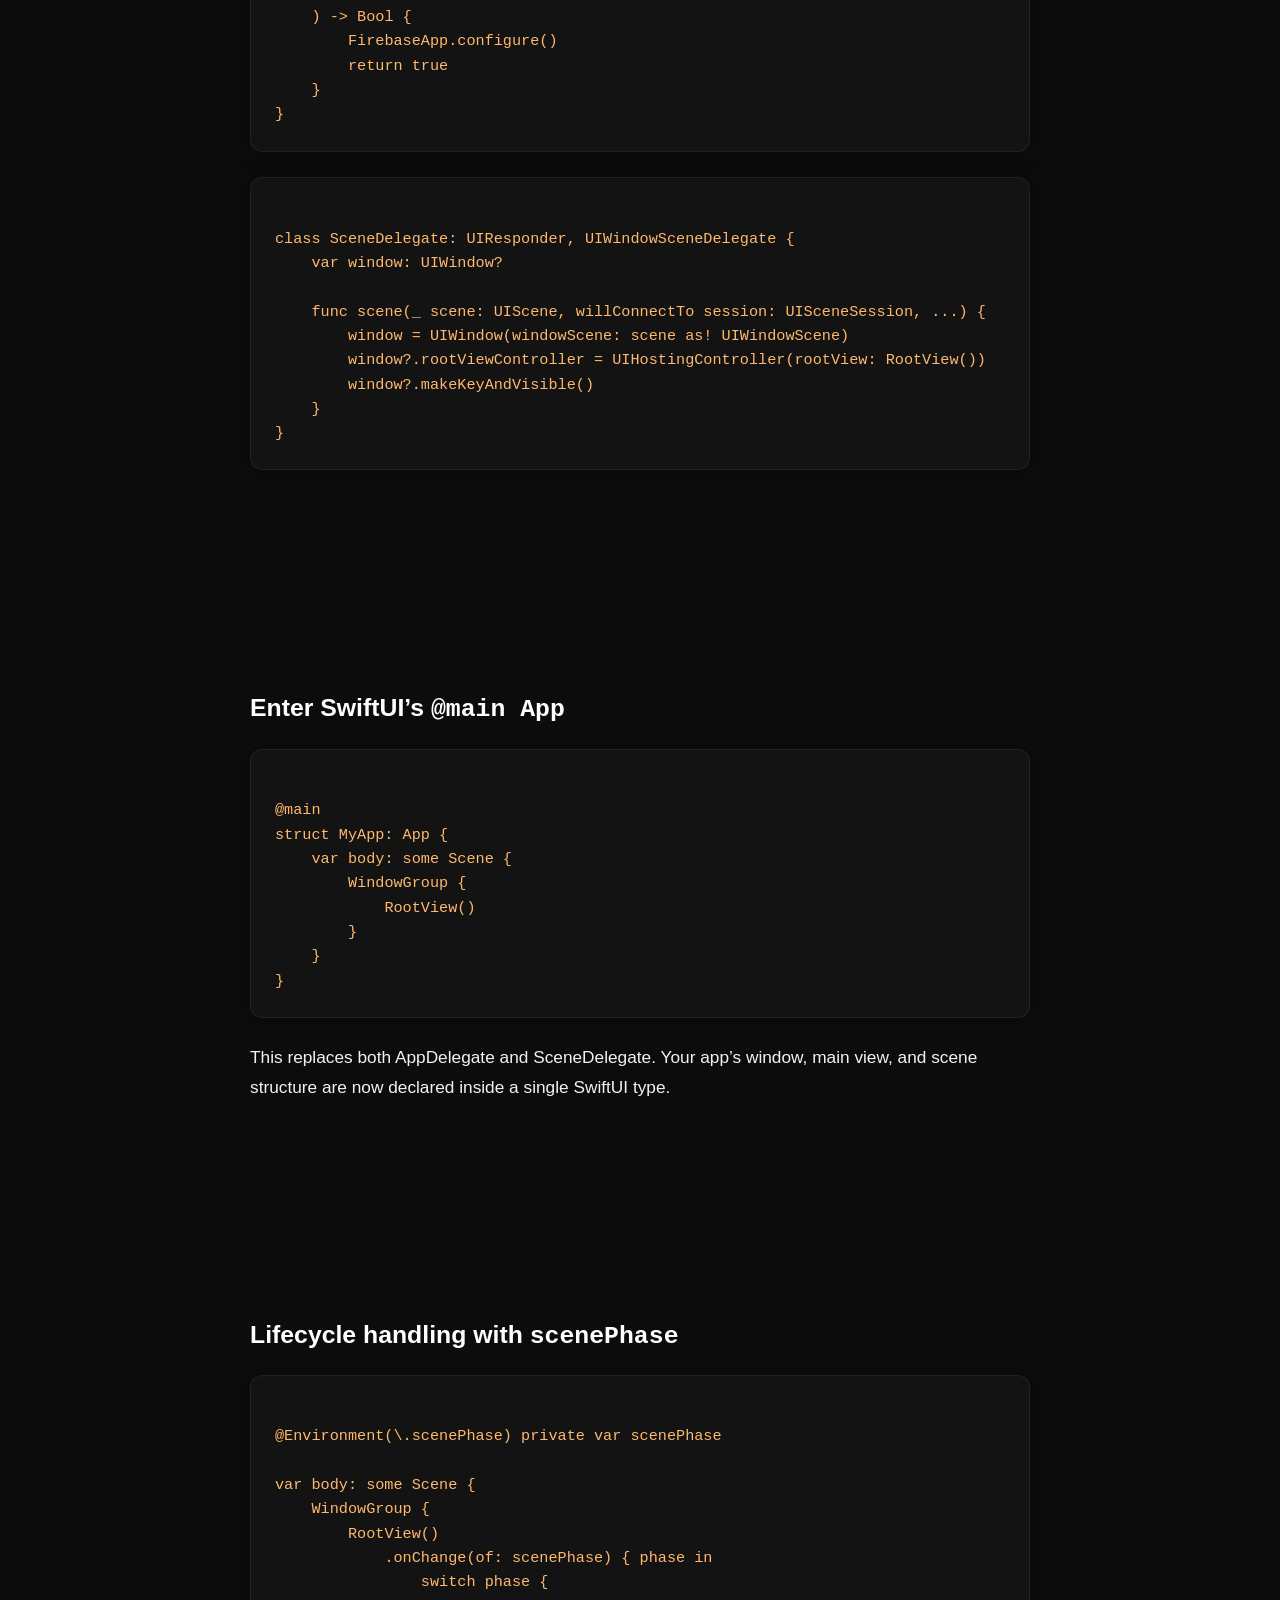
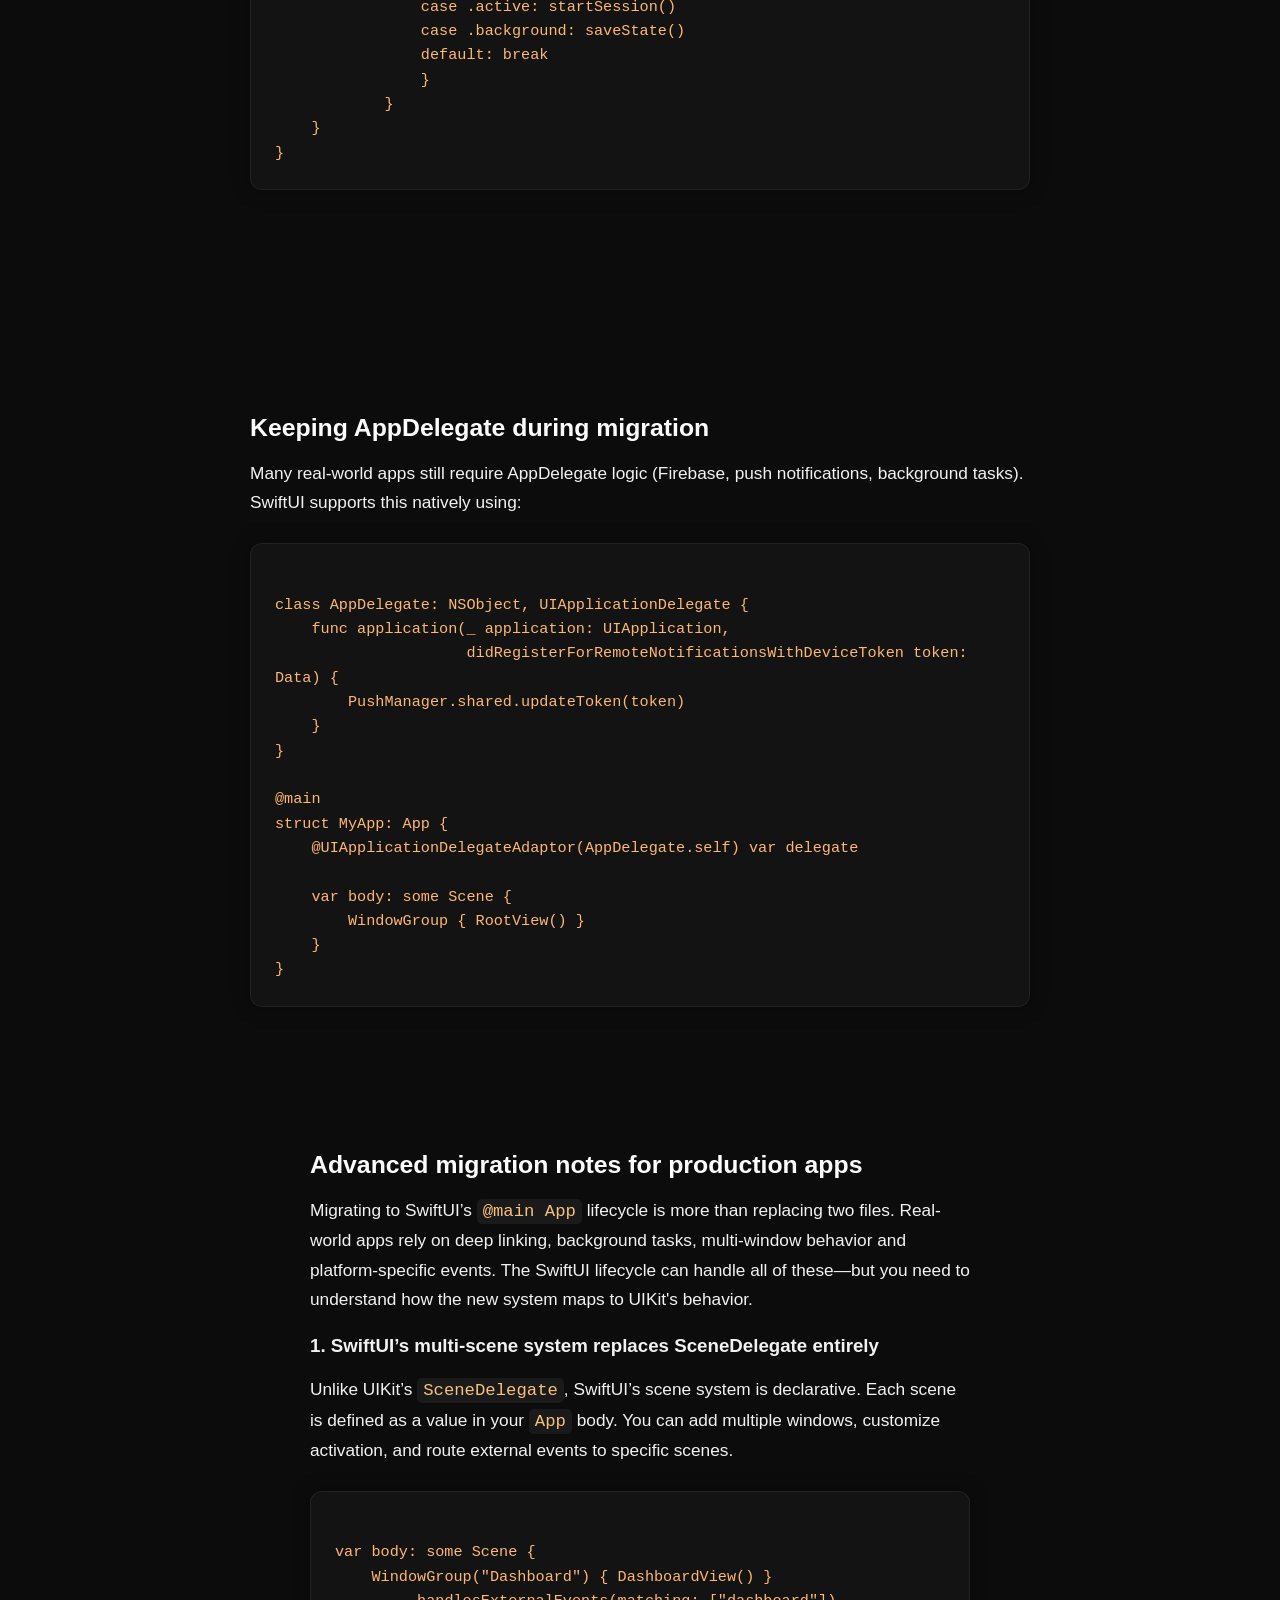
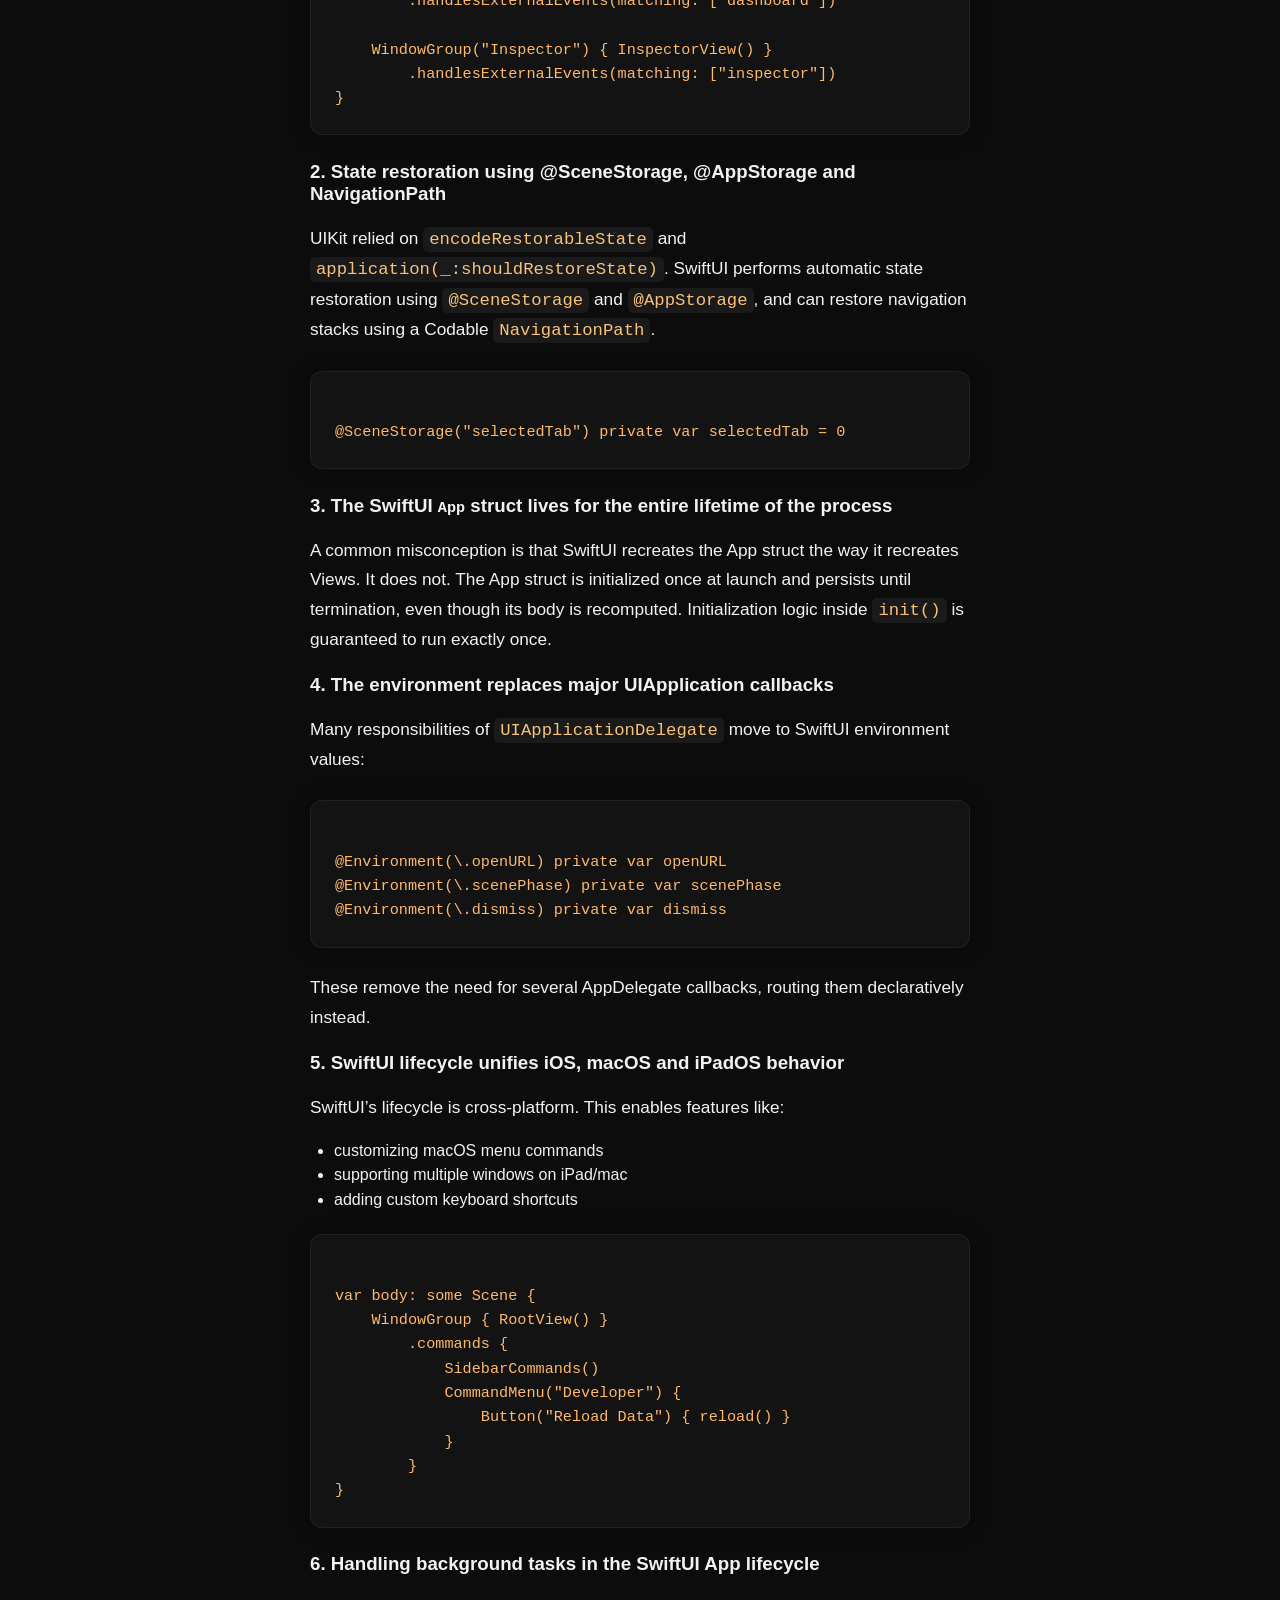
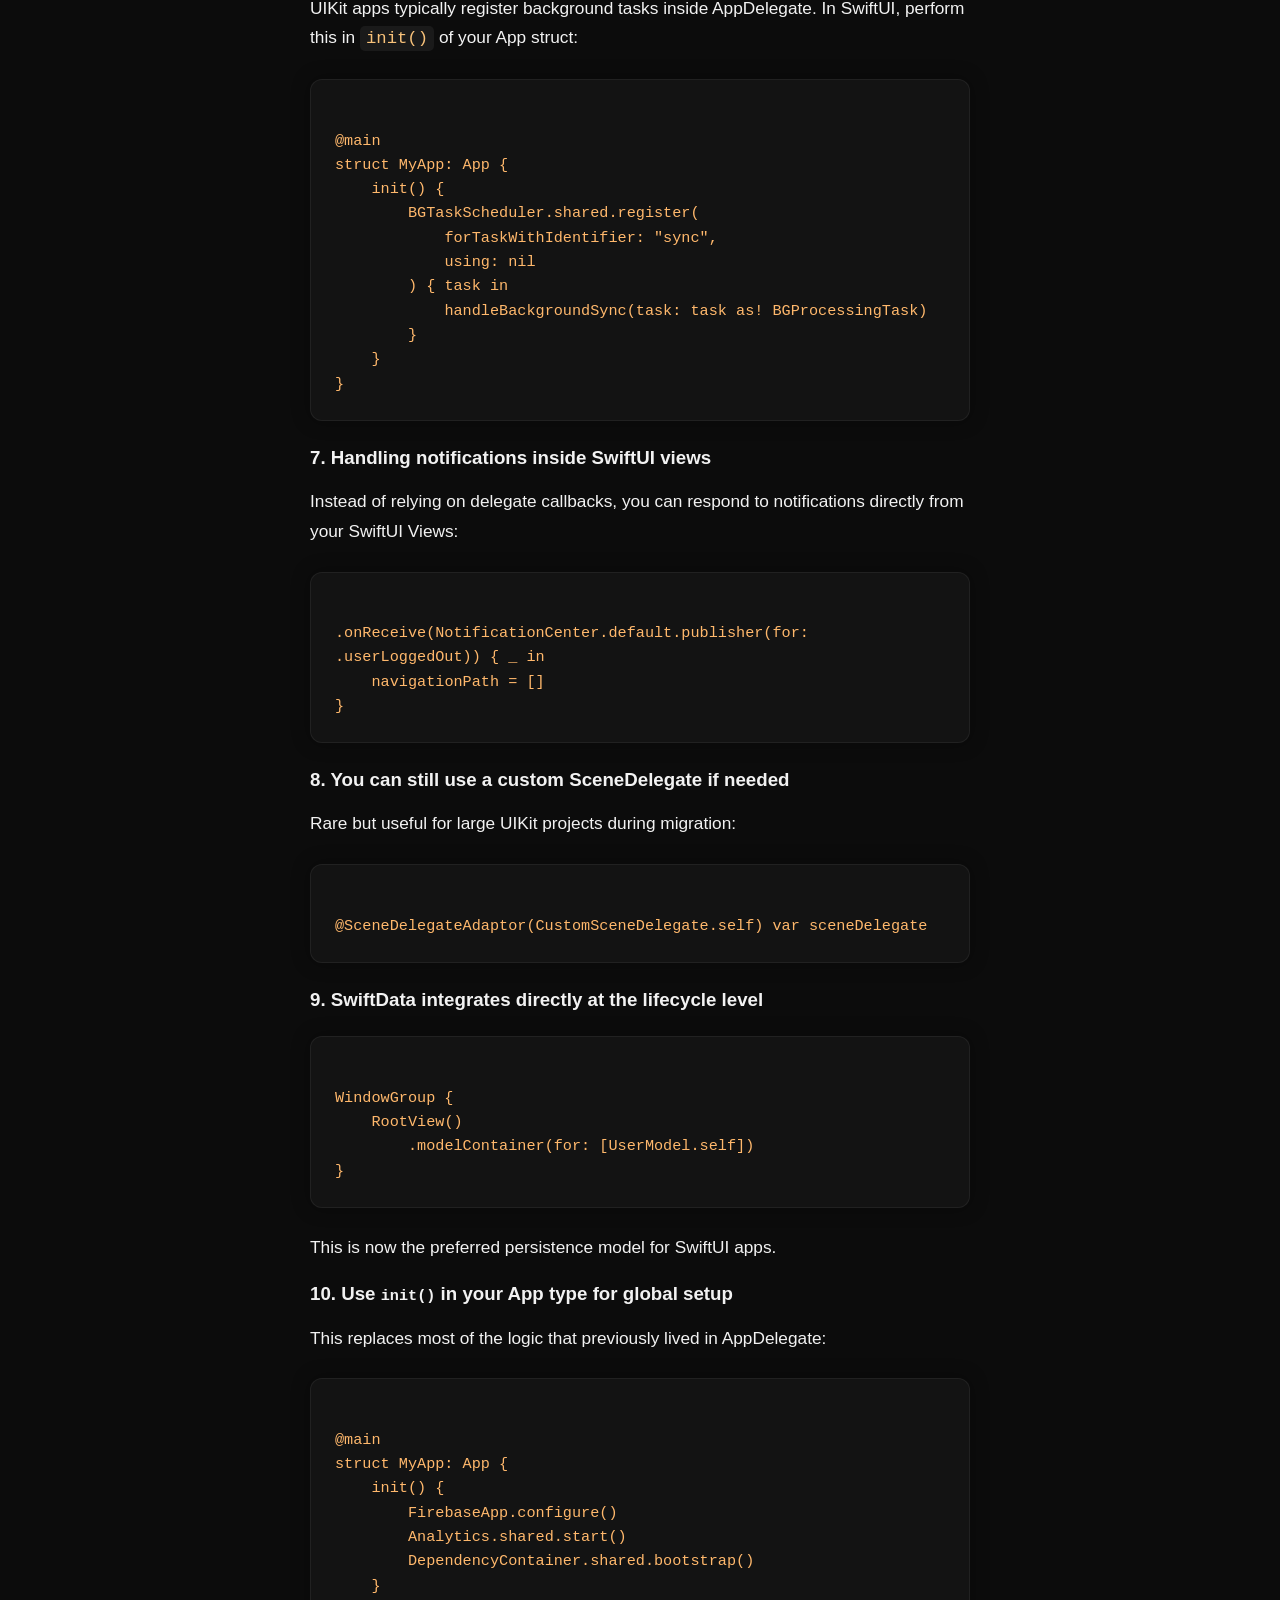
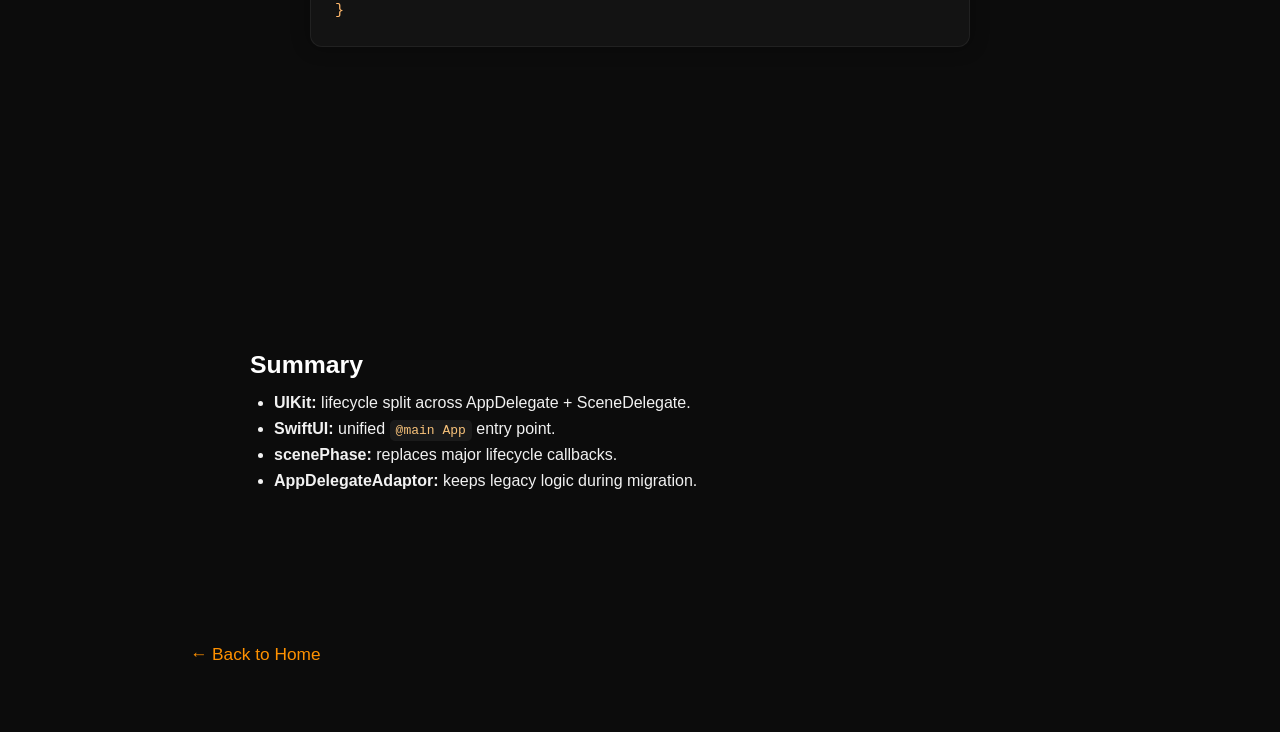
==== commit 74ecb2b0: "🧰 add Network Layer article" ====
--- a/blog/app_lifecycle_migration.html
+++ b/blog/app_lifecycle_migration.html
@@ -27,7 +27,6 @@
             <a href="../index.html">Home</a>
             <a href="../projects.html">Projects</a>
             <a href="../experience.html">Experience</a>
-            <a href="../skills.html">Skills</a>
             <a href="../contact.html">Contact</a>
         </nav>
     </header>
